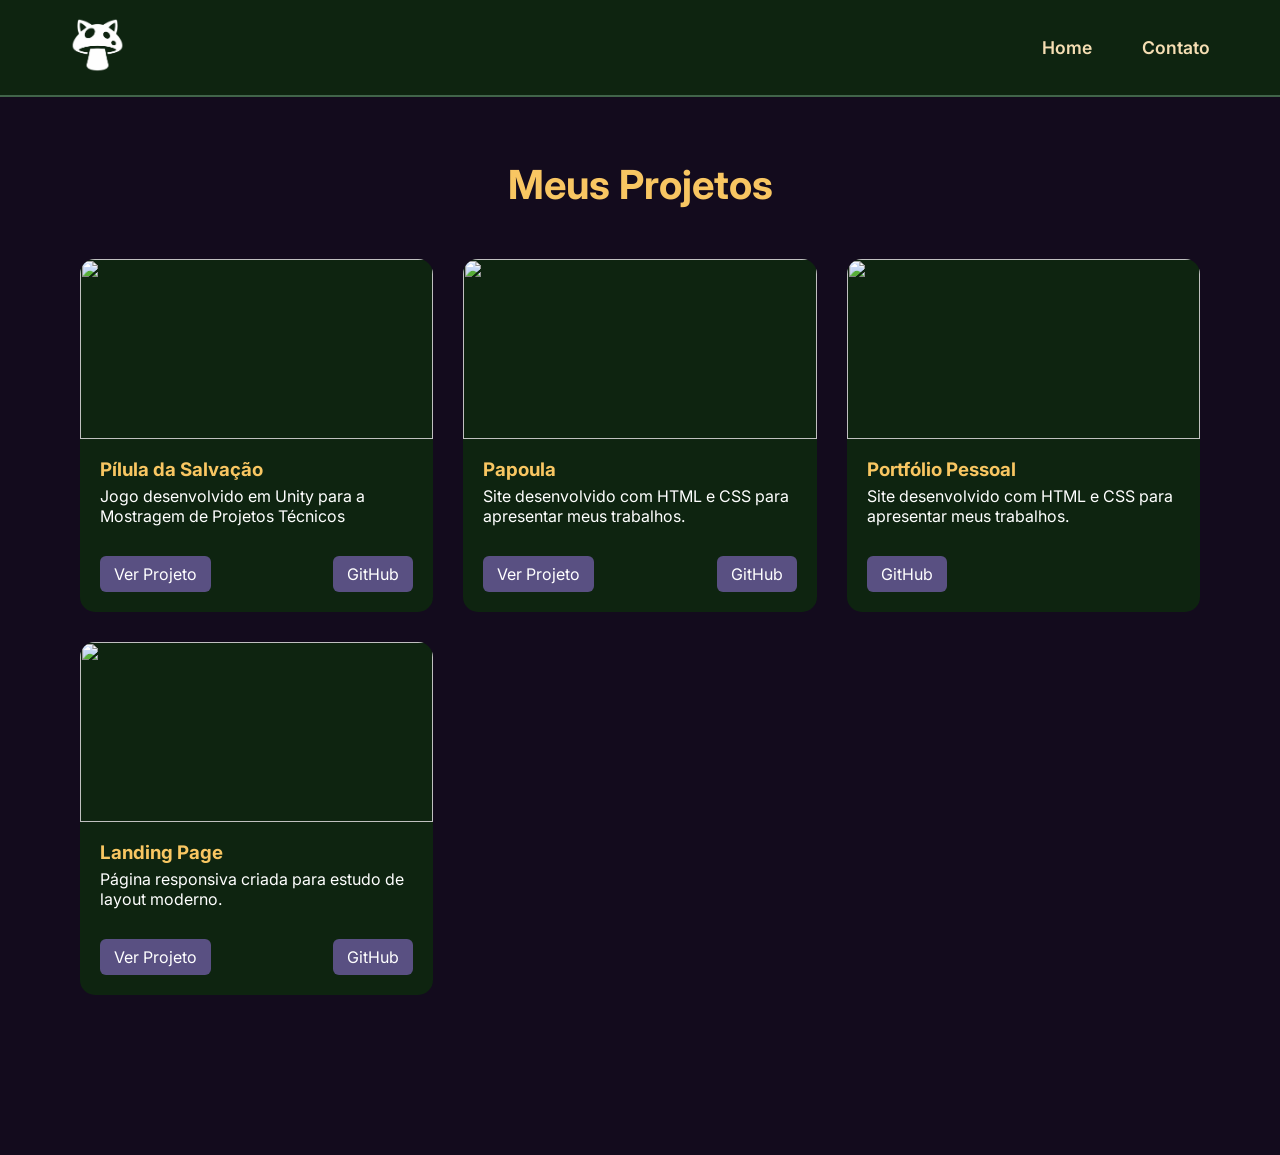
==== projetos.html @ 9b22f33e "Criei a parte de projetos" ====
<!DOCTYPE html>
<html lang="pt-br">
<head>
    <meta charset="UTF-8">
    <meta name="viewport" content="width=device-width, initial-scale=1.0">

    <link rel="stylesheet" href="style.css">

   <link rel="preconnect" href="https://fonts.googleapis.com">
    <link rel="preconnect" href="https://fonts.gstatic.com" crossorigin>
    <link href="https://fonts.googleapis.com/css2?family=Inter:ital,opsz,wght@0,14..32,100..900;1,14..32,100..900&family=Outfit:wght@100..900&display=swap" rel="stylesheet">

    <title>Portifílio</title>
</head>
<body>
    <header>
        <div class="menu">
            <a href="index.html"><img src="imgs/logo.png" alt="logo" id="logo"></a>

            <nav>
                <ul class="navegacao">
                    </li>
                    <li class="item">
                        <a href="index.html">Home</a>
                    </li>
                    <li class="item">
                        <a href="#Contato">Contato</a>
                    </li>
                </ul>
            </nav>
        </div>
        
    </header>

<section class="projetos">

    <h1>Meus Projetos</h1>

    <div class="grid-projetos">

        <div class="card-projeto">
            <img src="imgs/projeto1.png" alt="">
            <h3>Pílula da Salvação</h3>
            <p>Jogo desenvolvido em Unity para a Mostragem de Projetos Técnicos</p>

            <div class="links">
                <a href="#">Ver Projeto</a>
                <a href="#">GitHub</a>
            </div>
        </div>

        <div class="card-projeto">
            <img src="imgs/projeto1.png" alt="">
            <h3>Papoula</h3>
            <p>Site desenvolvido com HTML e CSS para apresentar meus trabalhos.</p>

            <div class="links">
                <a href="#">Ver Projeto</a>
                <a href="#">GitHub</a>
            </div>
        </div>

        <!-- Projeto 1 -->
        <div class="card-projeto">
            <img src="imgs/projeto1.png" alt="">
            <h3>Portfólio Pessoal</h3>
            <p>Site desenvolvido com HTML e CSS para apresentar meus trabalhos.</p>

            <div class="links">
                <a href="#">GitHub</a>
            </div>
        </div>

        <!-- Projeto 2 -->
        <div class="card-projeto">
            <img src="imgs/projeto2.png" alt="">
            <h3>Landing Page</h3>
            <p>Página responsiva criada para estudo de layout moderno.</p>

            <div class="links">
                <a href="#">Ver Projeto</a>
                <a href="#">GitHub</a>
            </div>
        </div>

    </div>

</section>

</body>
</html>
---- style.css ----
:root {
    --dark_purple: #130b1d;
    --dark_green: #0e2410;
    --green: #41644a;
    --violet: #595082;
    --saffron: #f8c662;
}

/* RESET */
*{
    margin:0;
    padding:0;
    box-sizing:border-box;
}

body{
    font-family: "Inter", sans-serif;
    background-color: var(--dark_purple);
}

/* HEADER */
header{
    background-color: var(--dark_green);
    width:100%;
    position: fixed;
    top:0;
    left:0;
    z-index:1000;
}

header::after{
    content: "";
    display: block;
    position: absolute;
    width: 100%;
    height: 0.1rem;
    background-color: var(--green);
}

/* MENU */
.menu{
    max-width:1200px;
    margin:auto;
    padding:18px 30px;

    display:flex;
    align-items:center;
    justify-content:space-between;
}

/* LOGO */
#logo{
    width:55px;
    cursor:pointer;
}

/* NAV */
.navegacao{
    display:flex;
    list-style:none;
    gap:50px;
}

/* LINKS */
.item a{
    text-decoration:none;
    color:#f5deb3;
    font-weight:600;
    font-size:1.1rem;
    position:relative;
    transition:0.3s ease;
}

/* ANIMAÇÃO UNDERLINE */
.item a::after{
    content:"";
    position:absolute;
    left:0;
    bottom:-6px;
    width:0%;
    height:2px;
    background:wheat;
    transition:0.3s ease;
}

.item a:hover{
    color:green;
}

.item a:hover::after{
    width:100%;
}

/* SEÇÃO SOBRE */

.sobre{
    max-width:1200px;
    margin:120px auto;
    padding:40px;

    display:flex;
    align-items:center;
    justify-content:space-between;
    gap:60px;
}

/* TEXTO */

.sobre-texto{
    flex:1;
}

.sobre-texto h1{
    font-size:2.5rem;
    color:var(--saffron);
    margin-bottom:20px;
}

.sobre-texto p{
    font-size:1.1rem;
    color:white;
    line-height:1.6;
    margin-bottom:15px;
}

/* BOTÃO */

.botao{
    display:inline-block;
    margin-top:15px;
    padding:12px 24px;

    background-color:var(--violet);
    color:white;
    text-decoration:none;
    border-radius:8px;

    transition:0.3s;
}

.botao:hover{
    background-color:var(--green);
}

/* FOTO */

.sobre-foto{
    flex:1;
    display:flex;
    justify-content:center;
}

.sobre-foto img{
    width:280px;
    border-radius:20px;
}

.sobre section::after{
    content: "";
    display: block;
    position: absolute;
    width: 100%;
    height: 0.1rem;
    background-color: var(--violet);
}

@media (max-width:768px){

    .sobre{
        flex-direction:column;
        text-align:center;
    }

    .sobre-foto img{
        width:200px;
    }

}


/* ITINERÁRIO FORMATIVO */

.itinerario{
    max-width:1000px;
    margin:120px auto;
    padding:40px;
}

.itinerario h2{
    text-align:center;
    color:var(--saffron);
    font-size:2.2rem;
    margin-bottom:60px;
}

/* LINHA CENTRAL */

.timeline{
    position:relative;
    padding-left:30px;
}

.timeline::before{
    content:"";
    position:absolute;
    left:10px;
    top:0;
    width:3px;
    height:100%;
    background:var(--violet);
}

/* ITEM */

.timeline-item{
    margin-bottom:40px;
    position:relative;
}

/* BOLINHA */

.timeline-item::before{
    content:"";
    position:absolute;
    left:-2px;
    top:5px;
    width:14px;
    height:14px;
    background:var(--saffron);
    border-radius:50%;
}

/* DATA */

.timeline-data{
    color:var(--green);
    font-weight:700;
    margin-bottom:8px;
    margin-left: 18px;
}

/* CARD */

.timeline-conteudo{
    background:var(--dark_green);
    padding:20px;
    border-radius:12px;
    color:white;
    box-shadow:0 5px 15px rgba(0,0,0,0.2);
}

.timeline-conteudo h3{
    margin-bottom:8px;
    color:var(--saffron);
}

/* PÁGINA PROJETOS */

.projetos{
    max-width:1200px;
    margin:120px auto;
    padding:40px;
}

.projetos h1{
    text-align:center;
    color:var(--saffron);
    margin-bottom:50px;
    font-size:2.5rem;
}

/* GRID */

.grid-projetos{
    display:grid;
    grid-template-columns:repeat(auto-fit, minmax(280px, 1fr));
    gap:30px;
}

/* CARD */

.card-projeto{
    background:var(--dark_green);
    border-radius:15px;
    overflow:hidden;
    transition:0.3s;
    color:white;
}

.card-projeto:hover{
    transform:translateY(-8px);
}

.card-projeto img{
    width:100%;
    height:180px;
    object-fit:cover;
}

.card-projeto h3{
    padding:15px 20px 5px;
    color:var(--saffron);
}

.card-projeto p{
    padding:0 20px 15px;
}

/* LINKS */

.links{
    display:flex;
    justify-content:space-between;
    padding:15px 20px 20px;
}

.links a{
    text-decoration:none;
    background:var(--violet);
    padding:8px 14px;
    border-radius:6px;
    color:white;
    transition:0.3s;
}

.links a:hover{
    background:var(--green);
}
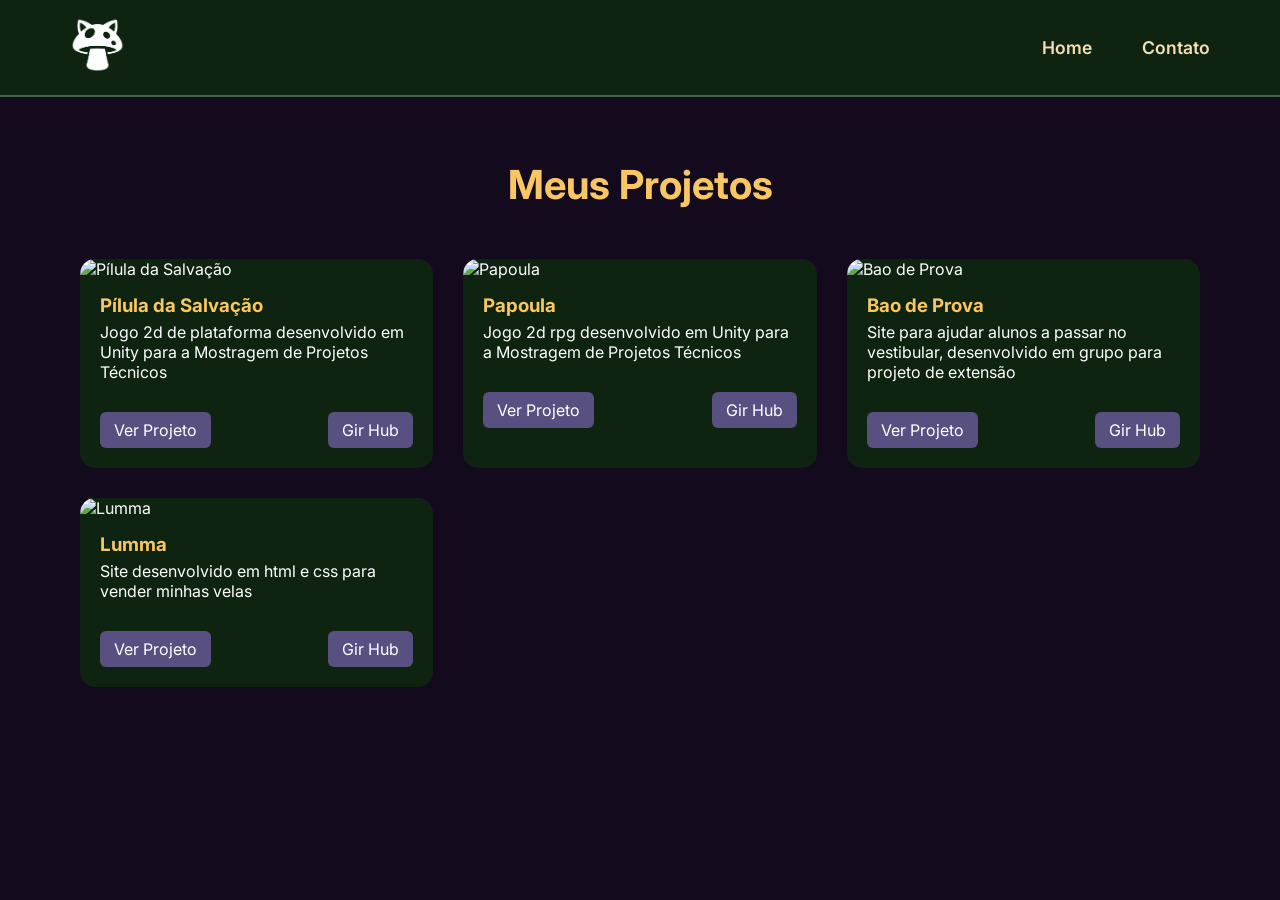
==== commit 04084494: "Criei o json e carreguei os os cards para o html" ====
--- a/projetos.html
+++ b/projetos.html
@@ -10,6 +10,7 @@
     <link rel="preconnect" href="https://fonts.gstatic.com" crossorigin>
     <link href="https://fonts.googleapis.com/css2?family=Inter:ital,opsz,wght@0,14..32,100..900;1,14..32,100..900&family=Outfit:wght@100..900&display=swap" rel="stylesheet">
 
+    <script src="main.js"></script>
     <title>Portifílio</title>
 </head>
 <body>
@@ -36,52 +37,7 @@
 
     <h1>Meus Projetos</h1>
 
-    <div class="grid-projetos">
-
-        <div class="card-projeto">
-            <img src="imgs/projeto1.png" alt="">
-            <h3>Pílula da Salvação</h3>
-            <p>Jogo desenvolvido em Unity para a Mostragem de Projetos Técnicos</p>
-
-            <div class="links">
-                <a href="#">Ver Projeto</a>
-                <a href="#">GitHub</a>
-            </div>
-        </div>
-
-        <div class="card-projeto">
-            <img src="imgs/projeto1.png" alt="">
-            <h3>Papoula</h3>
-            <p>Site desenvolvido com HTML e CSS para apresentar meus trabalhos.</p>
-
-            <div class="links">
-                <a href="#">Ver Projeto</a>
-                <a href="#">GitHub</a>
-            </div>
-        </div>
-
-        <!-- Projeto 1 -->
-        <div class="card-projeto">
-            <img src="imgs/projeto1.png" alt="">
-            <h3>Portfólio Pessoal</h3>
-            <p>Site desenvolvido com HTML e CSS para apresentar meus trabalhos.</p>
-
-            <div class="links">
-                <a href="#">GitHub</a>
-            </div>
-        </div>
-
-        <!-- Projeto 2 -->
-        <div class="card-projeto">
-            <img src="imgs/projeto2.png" alt="">
-            <h3>Landing Page</h3>
-            <p>Página responsiva criada para estudo de layout moderno.</p>
-
-            <div class="links">
-                <a href="#">Ver Projeto</a>
-                <a href="#">GitHub</a>
-            </div>
-        </div>
+    <div id="grid-projetos">
 
     </div>
 
--- a/style.css
+++ b/style.css
@@ -271,7 +271,7 @@
 
 /* GRID */
 
-.grid-projetos{
+#grid-projetos{
     display:grid;
     grid-template-columns:repeat(auto-fit, minmax(280px, 1fr));
     gap:30px;
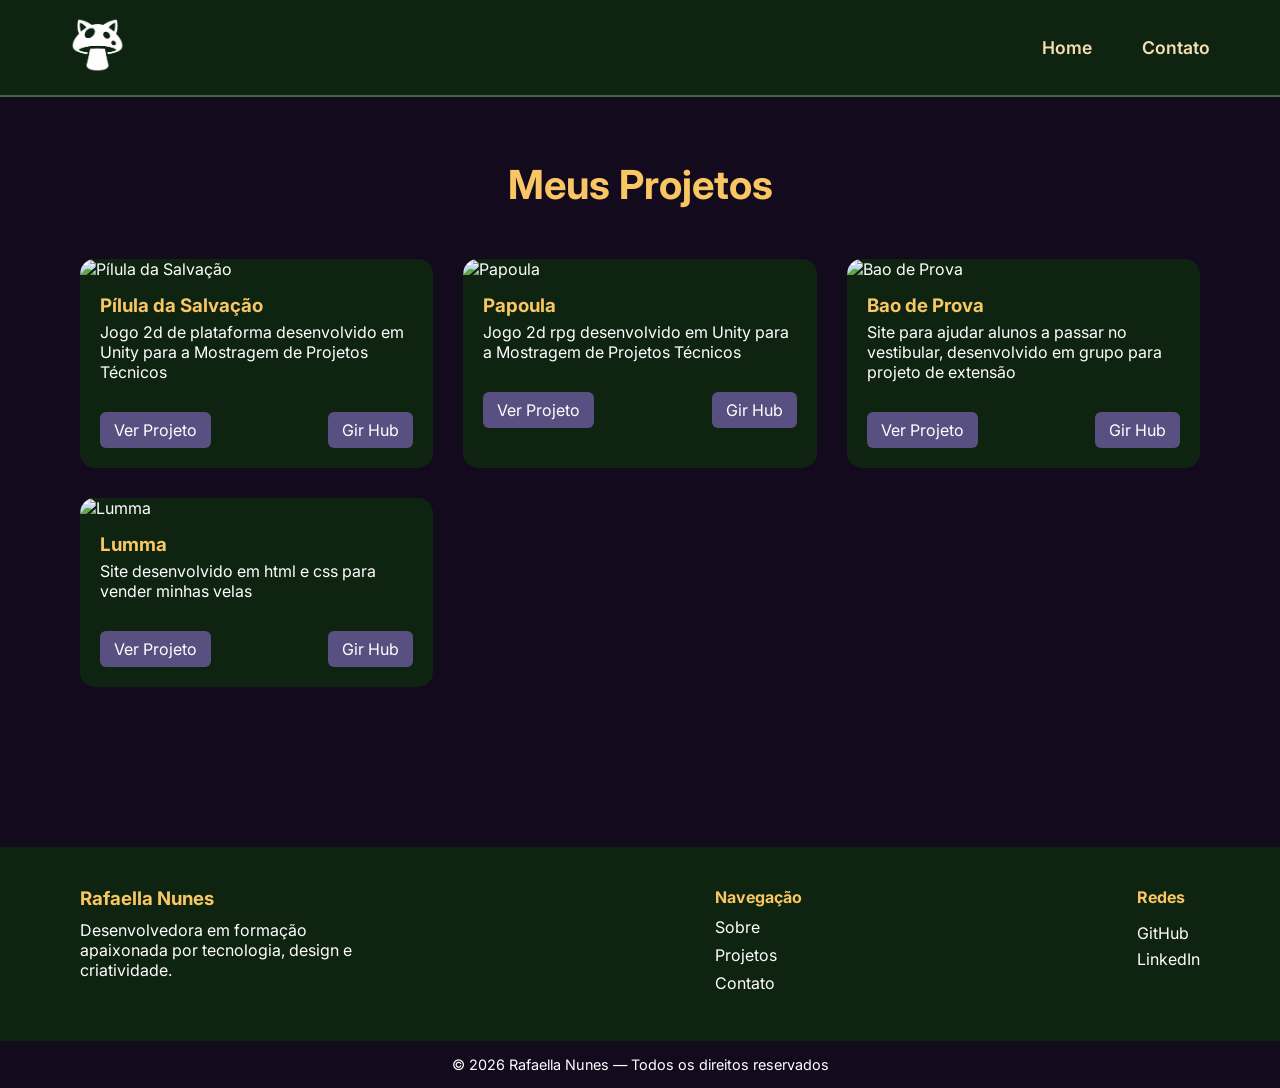
==== commit 130702c4: "Adicionei o footer" ====
--- a/projetos.html
+++ b/projetos.html
@@ -43,5 +43,38 @@
 
 </section>
 
+<footer class="footer">
+
+    <div class="footer-container">
+
+        <div class="footer-info">
+            <h3>Rafaella Nunes</h3>
+            <p>Desenvolvedora em formação apaixonada por tecnologia, design e criatividade.</p>
+        </div>
+
+        <div class="footer-links">
+            <h4>Navegação</h4>
+            <ul>
+                <li><a href="index.html#Sobre">Sobre</a></li>
+                <li><a href="projetos.html">Projetos</a></li>
+                <li><a href="index.html#Contato">Contato</a></li>
+            </ul>
+        </div>
+
+        <div class="footer-social">
+            <h4>Redes</h4>
+            <a href="https://github.com/Rafaella-Nunes-dev">GitHub</a>
+            <a href="www.linkedin.com/in/rafaella-nunes-733570305">LinkedIn</a>
+        </div>
+
+    </div>
+
+    <div class="footer-copy">
+        <p>© 2026 Rafaella Nunes — Todos os direitos reservados</p>
+    </div>
+
+</footer>
+
 </body>
+
 </html>
--- a/style.css
+++ b/style.css
@@ -326,3 +326,80 @@
 .links a:hover{
     background:var(--green);
 }
+
+/* FOOTER */
+
+.footer{
+    background: var(--dark_green);
+    color: white;
+    margin-top: 80px;
+}
+
+.footer-container{
+    max-width:1200px;
+    margin:auto;
+    padding:40px;
+
+    display:flex;
+    justify-content:space-between;
+    flex-wrap:wrap;
+    gap:40px;
+}
+
+.footer h3,
+.footer h4{
+    color: var(--saffron);
+    margin-bottom:10px;
+}
+
+.footer-info{
+    max-width:300px;
+}
+
+.footer-links ul{
+    list-style:none;
+}
+
+.footer-links li{
+    margin-bottom:8px;
+}
+
+.footer a{
+    text-decoration:none;
+    color:white;
+    transition:0.3s;
+}
+
+.footer a:hover{
+    color:var(--saffron);
+}
+
+.footer-social{
+    display:flex;
+    flex-direction:column;
+    gap:6px;
+}
+
+/* COPY */
+
+.footer-copy{
+    text-align:center;
+    padding:15px;
+    background: var(--dark_purple);
+    font-size:0.9rem;
+}
+
+
+@media (max-width:768px){
+
+.footer-container{
+    flex-direction:column;
+    text-align:center;
+    align-items:center;
+}
+
+.footer-social{
+    align-items:center;
+}
+
+}
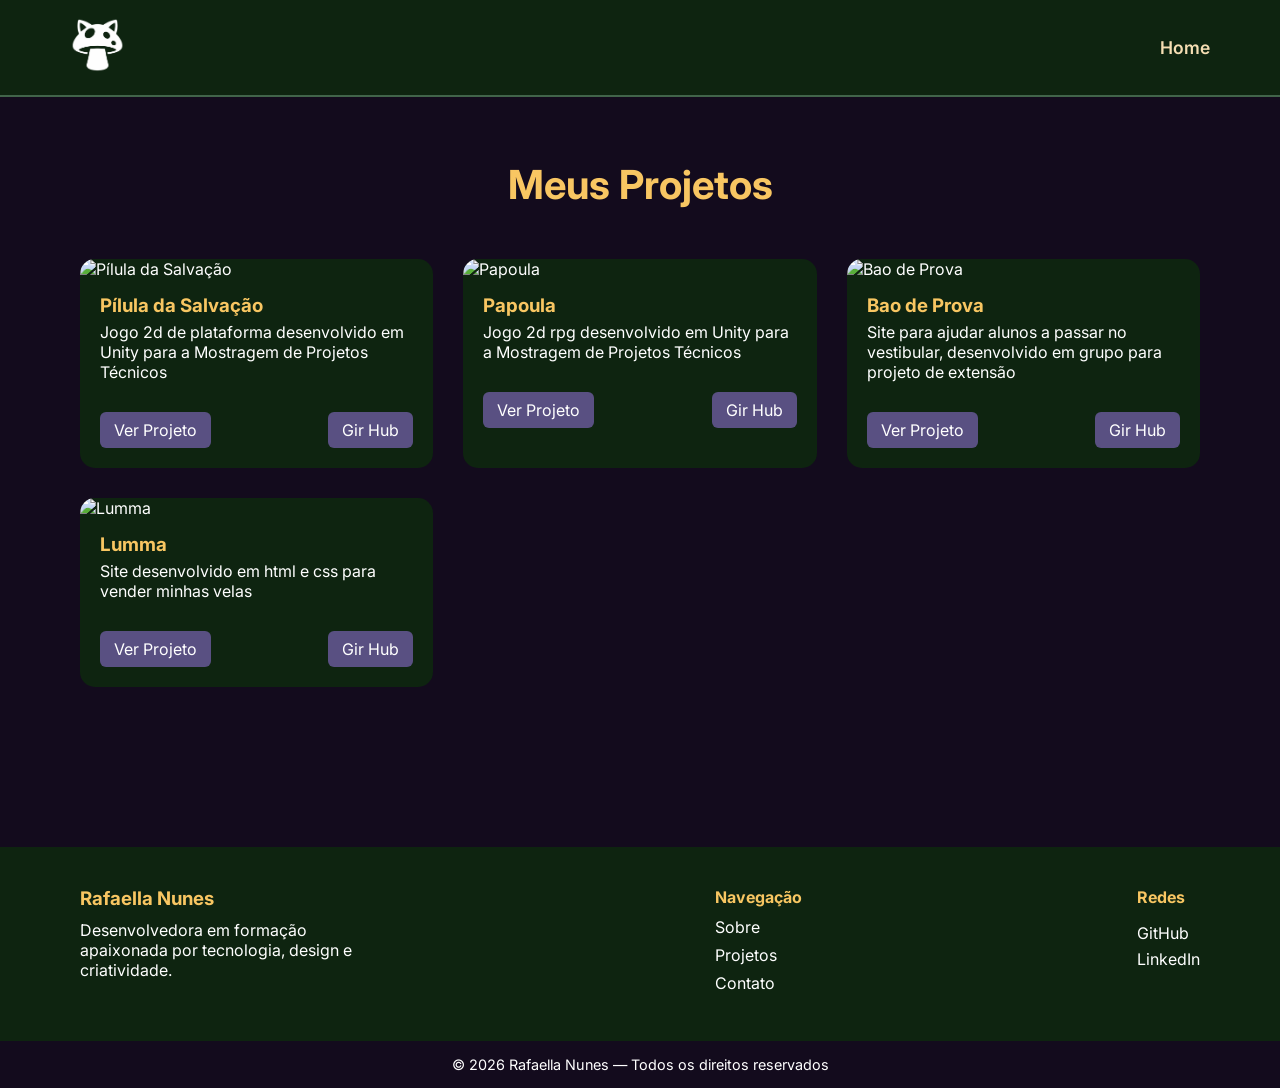
==== commit 4df49f95: "atualizar o projetos" ====
--- a/projetos.html
+++ b/projetos.html
@@ -23,9 +23,6 @@
                     </li>
                     <li class="item">
                         <a href="index.html">Home</a>
-                    </li>
-                    <li class="item">
-                        <a href="#Contato">Contato</a>
                     </li>
                 </ul>
             </nav>
